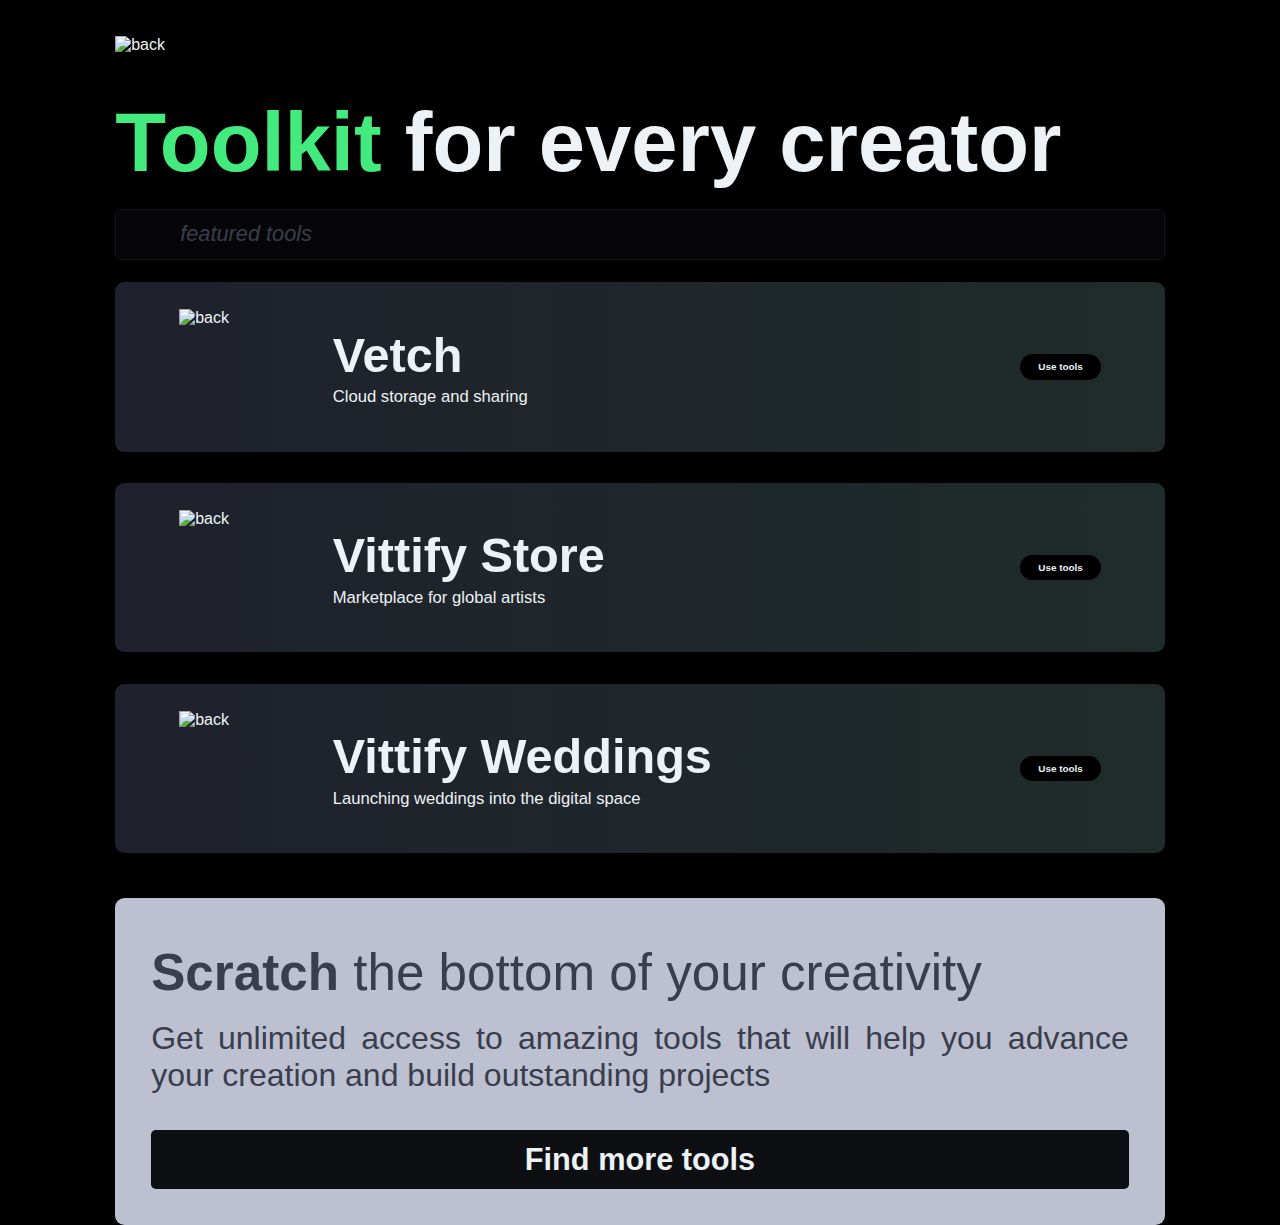
==== apps.html @ d98f30d0 "Add files via upload" ====
<!DOCTYPE html>
<html lang="en">
<head>
    <meta charset="UTF-8">
    <meta http-equiv="X-UA-Compatible" content="IE=edge">
    <meta name="viewport" content="width=device-width, initial-scale=1.0">
    <title>Apps</title>
    <link rel="stylesheet" href="apps.css">
</head>
<body>

    <header>
        <a href="home.html"> <img src="homeimages/next-2.png" alt="back"></a>

        <img src="homeimages/information-button.png" alt="">
    </header>

    <section class="apps">
        <h1 class="appstittle">
            Toolkit <span>for every creator</span>
        </h1>

        <div class="featured">
            <h6 class="featuredtxt">
                featured tools 
            </h6>
        </div>


        <div class="featuredcon">
            <div class="featuredbox">
                <div class="boxright">
                    <img src="homeimages/logoicon.png" alt="back" class="featuredimg">
                    <div class="boxtxt">
                        <h1>Vetch</h1>
                        <p>Cloud storage and sharing</p>
                    </div>
                </div>

                <div class="boxleft">
                    <button>
                        <a href="#">Use tools</a>
                    </button>
                </div>
            </div>



            <div class="featuredbox">
                <div class="boxright">
                    <img src="homeimages/logoicon.png" alt="back" class="featuredimg">
                    <div class="boxtxt">
                        <h1>Vittify Store</h1>
                        <p>Marketplace for global artists</p>
                    </div>
                </div>

                <div class="boxleft">
                    <button>
                        <a href="#">Use tools</a>
                    </button>
                </div>
            </div>



            <div class="featuredbox">
                <div class="boxright">
                    <img src="homeimages/wvlogo.png" alt="back" class="featuredimg">
                    <div class="boxtxt">
                        <h1>Vittify Weddings</h1>
                        <p>Launching weddings into the digital space</p>
                    </div>
                </div>

                <div class="boxleft">
                    <button>
                        <a href="#">Use tools</a>
                    </button>
                </div>
            </div>
        </div>


        <div class="appFooter">
            <h1> <span>Scratch</span> the bottom of your creativity</h1>

            <p>
                Get unlimited access to amazing tools that will help you advance your creation and build outstanding projects
            </p>

            <button class="footerbnt">Find more tools</button>
        </div>
    </section>
    
</body>
</html>
---- apps.css ----
@import url('https://fonts.googleapis.com/css2?family=Poppins:wght@100;200;300;400&display=swap');

:root{
    --darkblue: #000001;
    --lightgreen: #43ea7e;
    --gray: #0e0f13;
    --xogray: #1f212c;
    --acewhite: #ecf2f5;
    --gwhite: #f5f7fa;
    --gwhite2: #c3cfe2;
    --apps001: #060608;
    --apps002: #121318;
    --apps003: #3a3e4c;
    --apps004: #1f212c;
    --apps005: #1f2c2a;
    --apps006: #bcc0d0;
    --apps007: #3a3e4c;
    --appsgradient: linear-gradient(90deg, var(--apps004), var(--apps005));
    --gradient: linear-gradient(0deg, var(--gwhite), var(--gwhite2));
}

*{
    margin: 0;
}

body{
    background: var(--darkblue);
    padding: 4vh 9vw;
}

a{
    text-decoration: none;
    color: var(--acewhite);
}

html{
    color: var(--acewhite);
    font-family: Arial, Helvetica, sans-serif, Poppins;
}

header{
    display: flex;
    align-items: center;
    justify-content: space-between;
}

header img{
    width: 10vw;
    height: auto;
}

.apps{
    display: flex;
    flex-direction: column;
    align-items: left;
    height: 80vh;
    margin-top: 4.5vh;
}

.appstittle{
    font-size: 6.5vw;
    font-weight: 900;
    color: var(--lightgreen);
}

.appstittle span{
    color: var(--acewhite);
}

.featured{
    background: var(--apps001);
    border: var(--apps002) .1rem solid;
    border-radius: .3rem;
    padding: 1.3vh 0;
    margin-top: 2vh;
}

.featuredtxt{
    font-size: 1.7vw;
    font-weight: 100;
    padding-left: 5vw;
    font-style: italic;
    color: var(--apps003);
}

.featuredcon{
    margin: -1vh 0;
}

.featuredbox{
    display: flex;
    align-items: center;
    justify-content: space-between;
    background: var(--appsgradient);
    border-radius: .6rem;
    margin: 3.5vh 0;
    padding: 3vh 5vw;
}

.boxright{
    display: flex;
    align-items: center;
}

.featuredimg{
    width: 9vw;
    height: 9vw;
}

.boxtxt{
    padding-left: 3vw;
}

.boxtxt h1{
    font-size: 3.8vw;
}

.boxtxt p{
    font-size: 1.3vw;
    padding-top: .5vh;
}

.boxleft button{
    border: 0;
    background: var(--darkblue);
    border-radius: 1rem;
    padding: .8vh 2vh;
    font-size: 1.1vh;
    font-weight: 600;
}

.appFooter{
    background: var(--apps006);
    color: var(--apps007);
    padding: 5vh 4vh 4vh 4vh;
    border-radius: .6rem;
    margin-top: 2.5vh;
}

.appFooter h1{
    font-size: 4vw;
    font-weight: 200;
}

.appFooter h1 span{
    font-weight: 900;
}

.appFooter p{
    font-size: 2.5vw;
    text-align: justify;
    padding: 2vh 0;
}

.appFooter button{
    border: 0;
    align-items: center;
    width: 100%;
    background: var(--gray);
    color: var(--acewhite);
    border-radius: .3rem;
    padding: 1.3vh 0;
    margin-top: 2vh;
    font-weight: 700;
    font-size: 2.4vw;
}
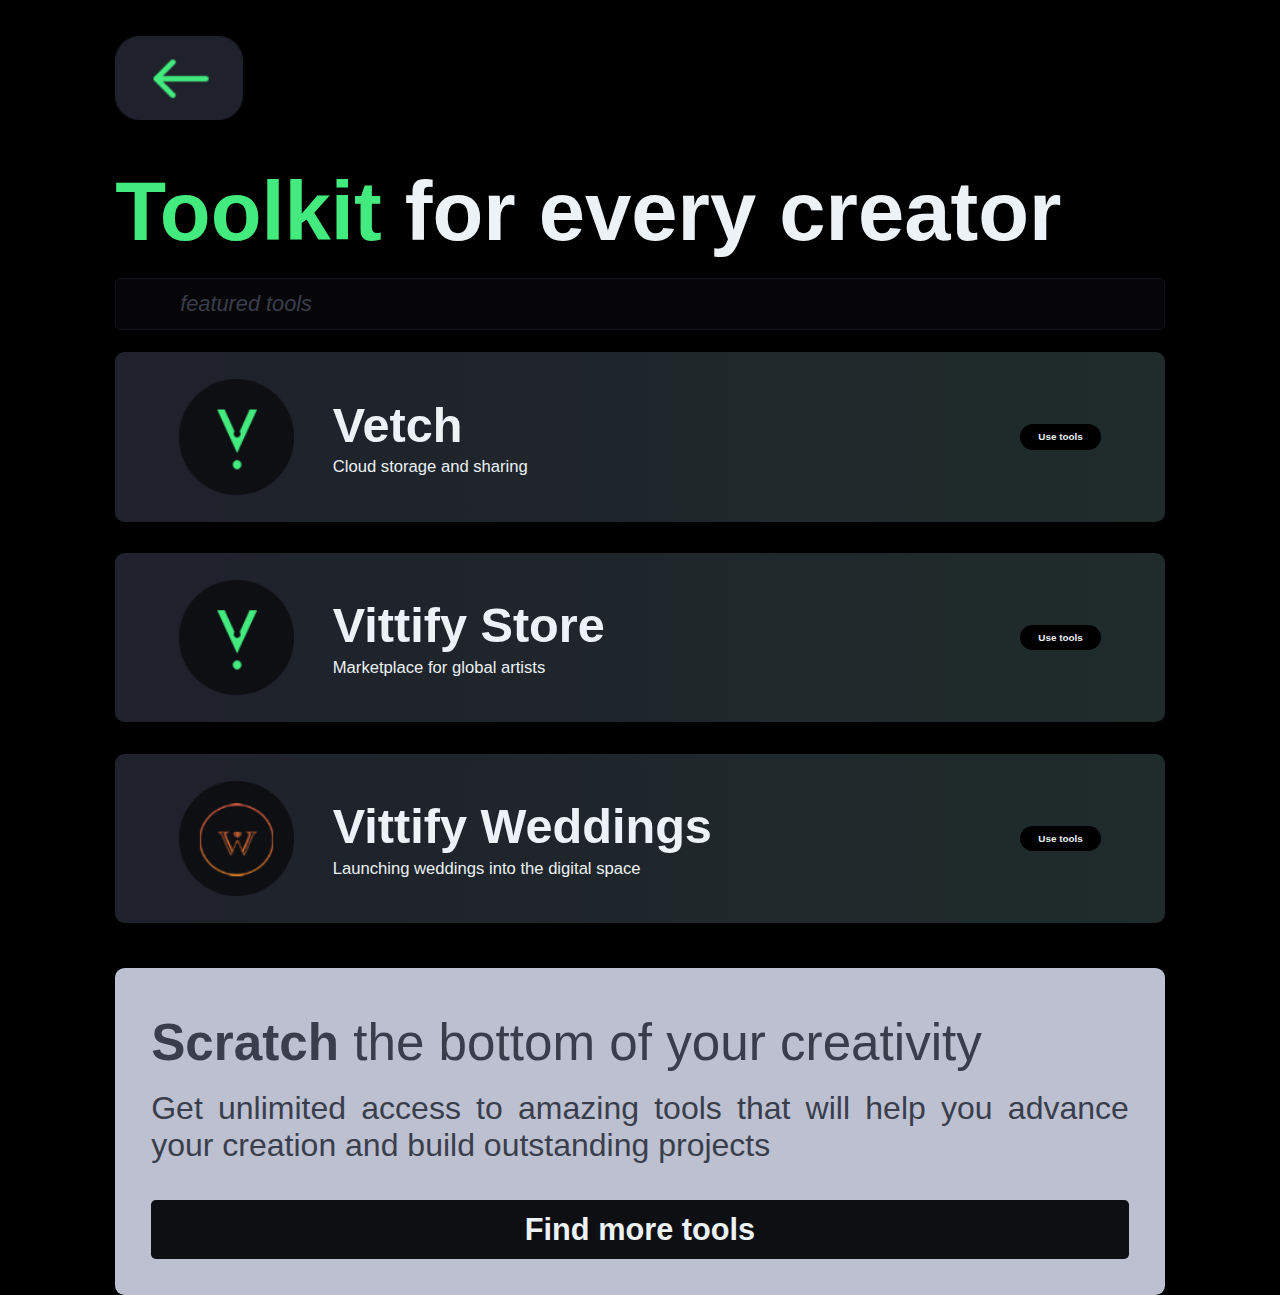
==== commit 79b98941: "Update apps.html" ====
--- a/apps.html
+++ b/apps.html
@@ -10,9 +10,9 @@
 <body>
 
     <header>
-        <a href="home.html"> <img src="homeimages/next-2.png" alt="back"></a>
+        <a href="home.html"> <img src="Homeimages/next-2.png" alt="back"></a>
 
-        <img src="homeimages/information-button.png" alt="">
+        <a href="About.html"><img src="homeimages/information-button.png" alt=""></a>
     </header>
 
     <section class="apps">
@@ -30,7 +30,7 @@
         <div class="featuredcon">
             <div class="featuredbox">
                 <div class="boxright">
-                    <img src="homeimages/logoicon.png" alt="back" class="featuredimg">
+                    <img src="Homeimages/logoicon.png" alt="back" class="featuredimg">
                     <div class="boxtxt">
                         <h1>Vetch</h1>
                         <p>Cloud storage and sharing</p>
@@ -48,7 +48,7 @@
 
             <div class="featuredbox">
                 <div class="boxright">
-                    <img src="homeimages/logoicon.png" alt="back" class="featuredimg">
+                    <img src="Homeimages/logoicon.png" alt="back" class="featuredimg">
                     <div class="boxtxt">
                         <h1>Vittify Store</h1>
                         <p>Marketplace for global artists</p>
@@ -66,7 +66,7 @@
 
             <div class="featuredbox">
                 <div class="boxright">
-                    <img src="homeimages/wvlogo.png" alt="back" class="featuredimg">
+                    <img src="Homeimages/wvlogo.png" alt="back" class="featuredimg">
                     <div class="boxtxt">
                         <h1>Vittify Weddings</h1>
                         <p>Launching weddings into the digital space</p>
@@ -94,4 +94,4 @@
     </section>
     
 </body>
-</html>+</html>
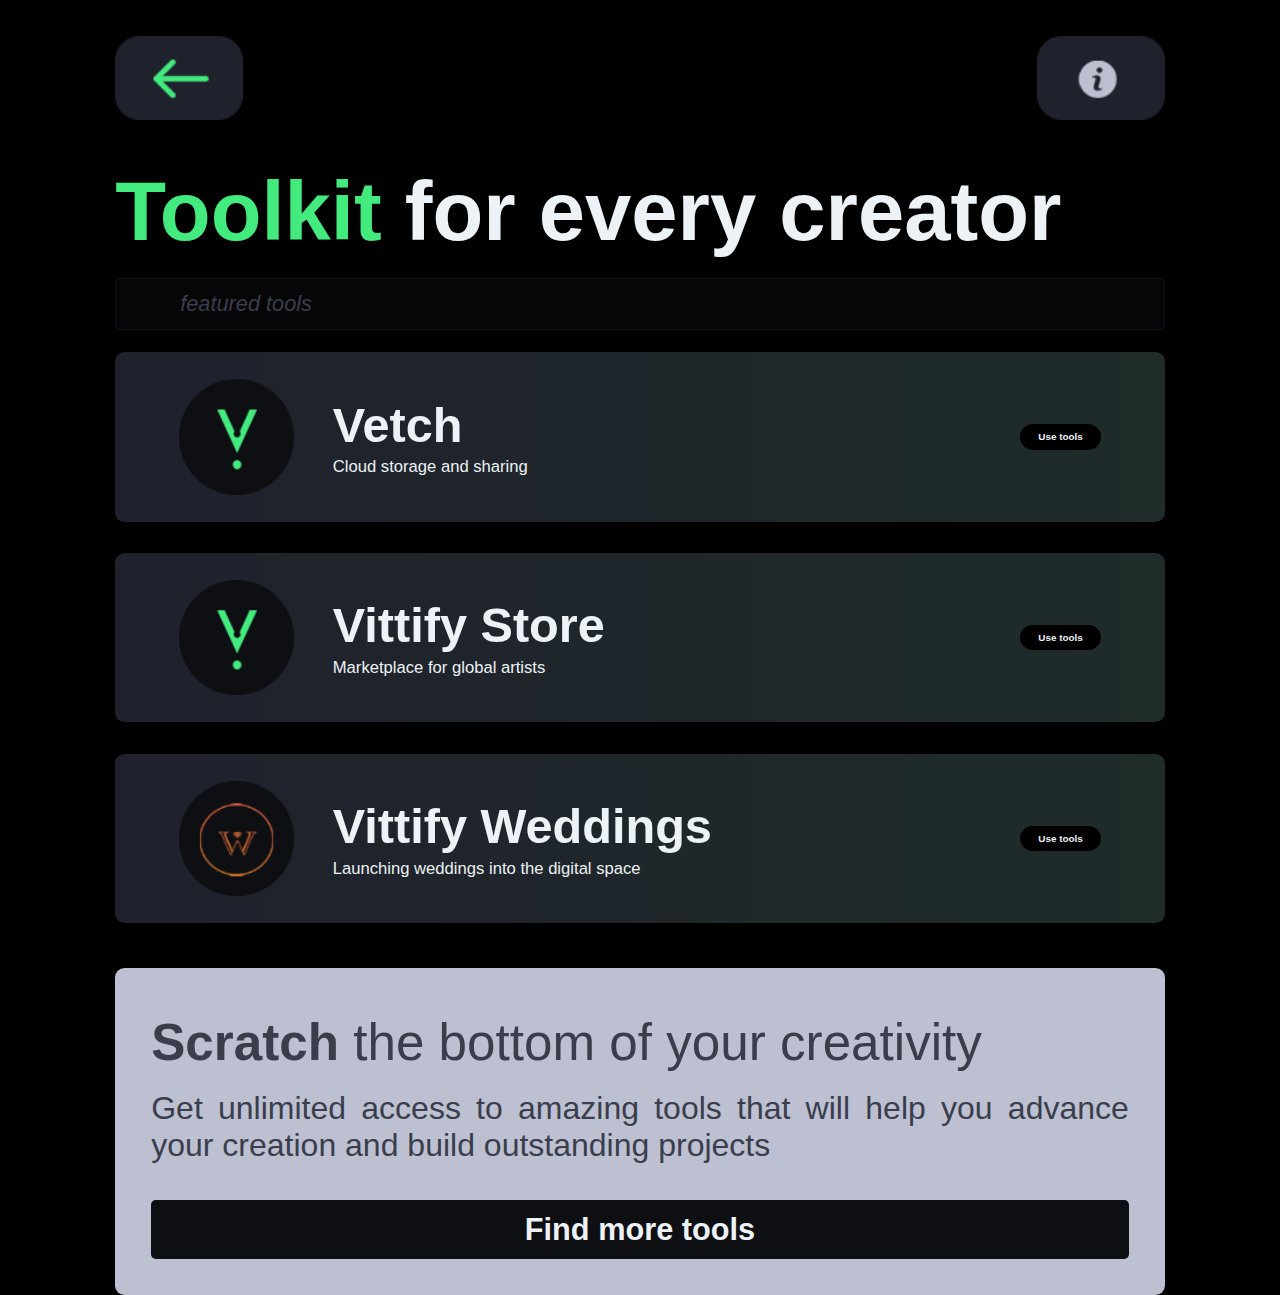
==== commit 4574715e: "Update apps.html" ====
--- a/apps.html
+++ b/apps.html
@@ -12,7 +12,7 @@
     <header>
         <a href="home.html"> <img src="Homeimages/next-2.png" alt="back"></a>
 
-        <a href="About.html"><img src="homeimages/information-button.png" alt=""></a>
+        <a href="About.html"><img src="Homeimages/information-button.png" alt=""></a>
     </header>
 
     <section class="apps">
